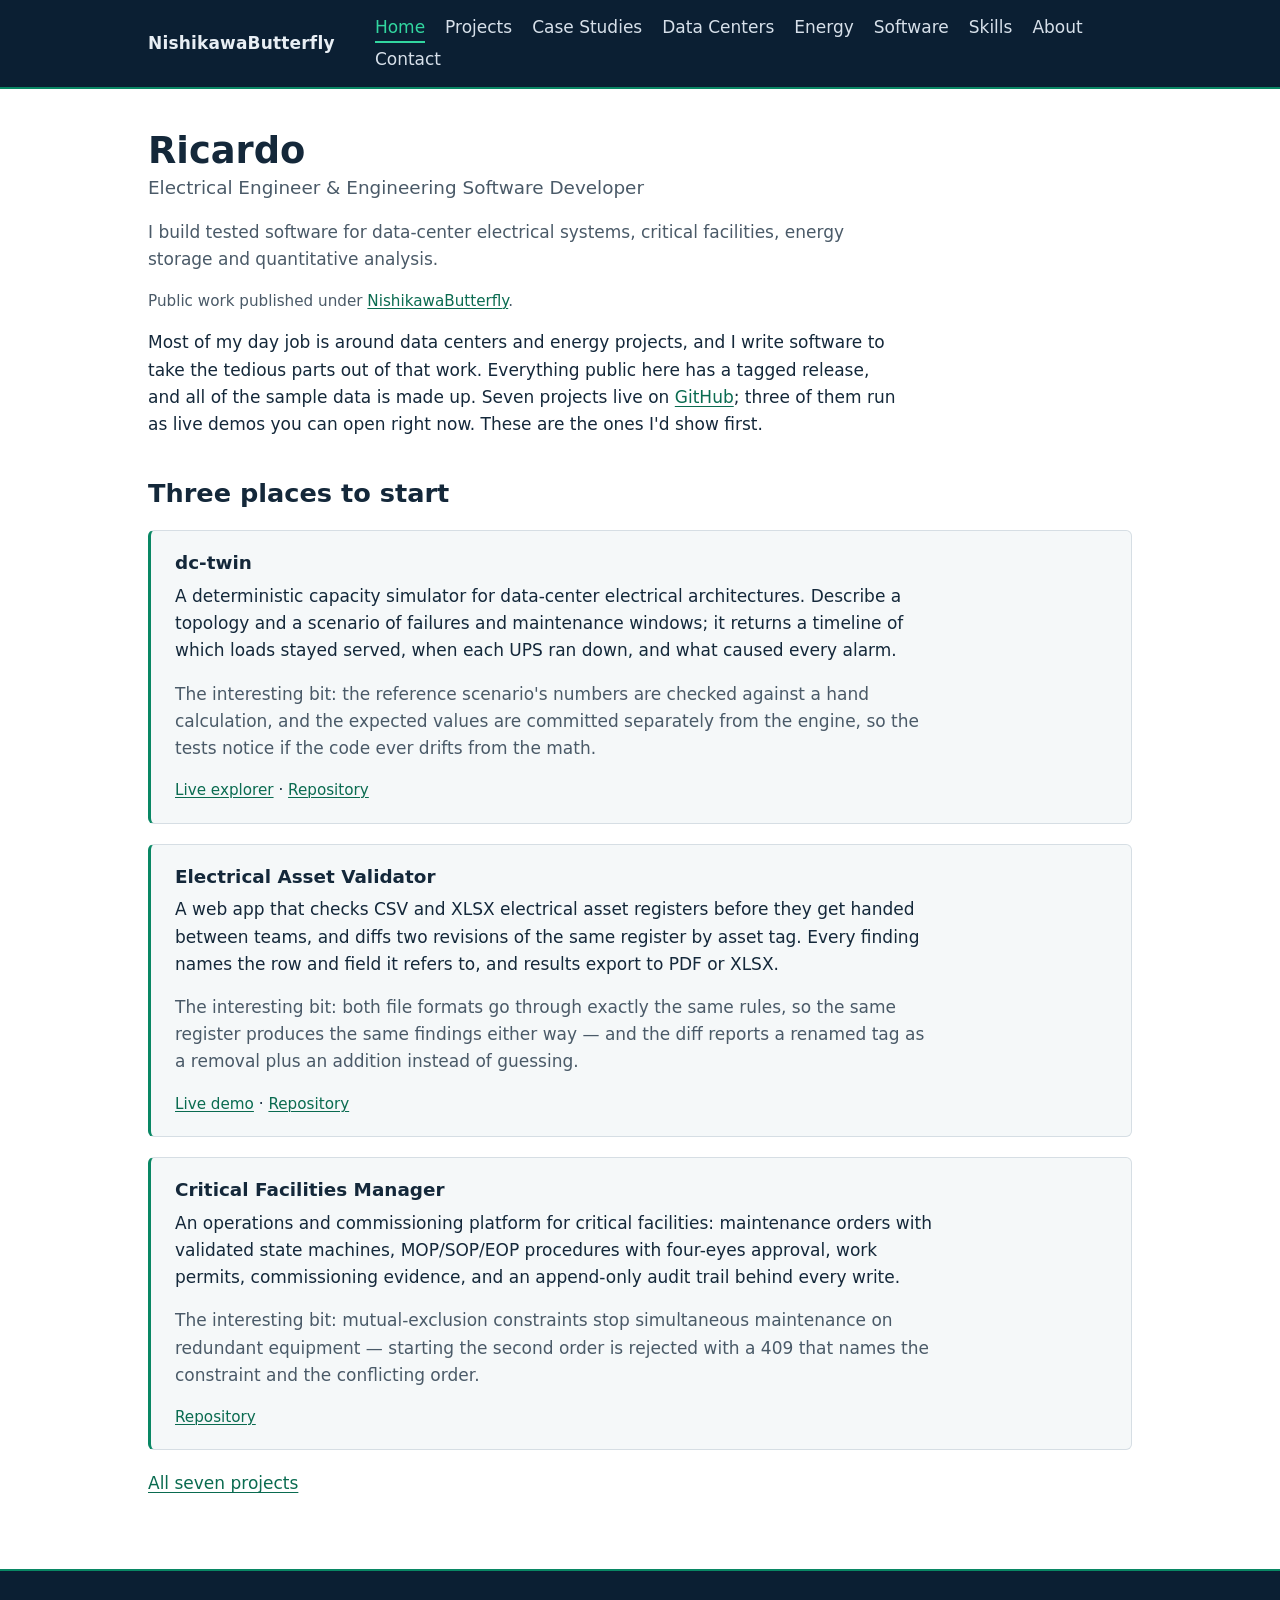
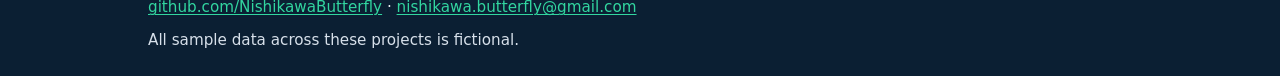
==== index.html @ 6ad96419 "Reorder the projects and refresh the home highlights Projects now run dc-twin, Electrical Asset Vali" ====
<!doctype html>
<html lang="en">
  <head>
    <meta charset="utf-8">
    <meta name="viewport" content="width=device-width, initial-scale=1">
    <title>Ricardo — Electrical Engineer &amp; Engineering Software Developer</title>
    <meta name="description" content="Ricardo, electrical engineer. Tested software for data-center electrical systems, critical facilities, energy storage and quantitative analysis, published under NishikawaButterfly.">
    <link rel="icon" href="/assets/favicon.svg" type="image/svg+xml">
    <link rel="stylesheet" href="/styles.css">
    <script src="/main.js" defer></script>
  </head>
  <body>
    <!-- shell:header -->
    <a class="skip-link" href="#main">Skip to main content</a>
    <header class="site-header">
      <div class="wrap bar">
        <a class="site-name" href="/">NishikawaButterfly</a>
        <button class="nav-toggle" type="button" aria-expanded="false" aria-controls="site-nav" hidden>Menu</button>
        <nav id="site-nav" class="site-nav" aria-label="Site">
          <ul>
            <li><a href="/">Home</a></li>
            <li><a href="/projects.html">Projects</a></li>
            <li><a href="/case-studies.html">Case Studies</a></li>
            <li><a href="/data-centres.html">Data Centers</a></li>
            <li><a href="/energy-systems.html">Energy</a></li>
            <li><a href="/software.html">Software</a></li>
            <li><a href="/skills.html">Skills</a></li>
            <li><a href="/about.html">About</a></li>
            <li><a href="/contact.html">Contact</a></li>
          </ul>
        </nav>
      </div>
    </header>
    <!-- /shell:header -->

    <main id="main" class="wrap">
      <h1>Ricardo</h1>
      <p class="role">Electrical Engineer &amp; Engineering Software Developer</p>
      <p class="lede">I build tested software for data-center electrical systems, critical facilities, energy storage and quantitative analysis.</p>
      <p class="identity">Public work published under <a href="https://github.com/NishikawaButterfly">NishikawaButterfly</a>.</p>
      <p>Most of my day job is around data centers and energy projects, and I write software to take the tedious parts out of that work. Everything public here has a tagged release, and all of the sample data is made up. Seven projects live on <a href="https://github.com/NishikawaButterfly">GitHub</a>; three of them run as live demos you can open right now. These are the ones I'd show first.</p>

      <section aria-labelledby="highlights">
        <h2 id="highlights">Three places to start</h2>

        <article class="card">
          <h3>dc-twin</h3>
          <p>A deterministic capacity simulator for data-center electrical architectures. Describe a topology and a scenario of failures and maintenance windows; it returns a timeline of which loads stayed served, when each UPS ran down, and what caused every alarm.</p>
          <p class="hook">The interesting bit: the reference scenario's numbers are checked against a hand calculation, and the expected values are committed separately from the engine, so the tests notice if the code ever drifts from the math.</p>
          <p class="links"><a href="https://dc-twin.fly.dev/">Live explorer</a> · <a href="https://github.com/NishikawaButterfly/dc-twin">Repository</a></p>
        </article>

        <article class="card">
          <h3>Electrical Asset Validator</h3>
          <p>A web app that checks CSV and XLSX electrical asset registers before they get handed between teams, and diffs two revisions of the same register by asset tag. Every finding names the row and field it refers to, and results export to PDF or XLSX.</p>
          <p class="hook">The interesting bit: both file formats go through exactly the same rules, so the same register produces the same findings either way — and the diff reports a renamed tag as a removal plus an addition instead of guessing.</p>
          <p class="links"><a href="https://electrical-asset-validator.fly.dev/">Live demo</a> · <a href="https://github.com/NishikawaButterfly/electrical-asset-validator">Repository</a></p>
        </article>

        <article class="card">
          <h3>Critical Facilities Manager</h3>
          <p>An operations and commissioning platform for critical facilities: maintenance orders with validated state machines, MOP/SOP/EOP procedures with four-eyes approval, work permits, commissioning evidence, and an append-only audit trail behind every write.</p>
          <p class="hook">The interesting bit: mutual-exclusion constraints stop simultaneous maintenance on redundant equipment — starting the second order is rejected with a 409 that names the constraint and the conflicting order.</p>
          <p class="links"><a href="https://github.com/NishikawaButterfly/critical-facilities-manager">Repository</a></p>
        </article>
      </section>

      <p><a href="/projects.html">All seven projects</a></p>
    </main>

    <!-- shell:footer -->
    <footer class="site-footer">
      <div class="wrap">
        <p><a href="https://github.com/NishikawaButterfly">github.com/NishikawaButterfly</a> · <a href="mailto:nishikawa.butterfly@gmail.com">nishikawa.butterfly@gmail.com</a></p>
        <p>All sample data across these projects is fictional.</p>
      </div>
    </footer>
    <!-- /shell:footer -->
  </body>
</html>
---- styles.css ----
/* NishikawaButterfly — hand-written styles, no build step.
   Palette shared with the project UIs: deep navy #0b1f33, greens #098764 / #32d6a0. */

:root {
  color-scheme: light dark;

  --bg: #ffffff;
  --bg-card: #f5f8f9;
  --text: #14283a;
  --muted: #4a5a68;
  --link: #0a6b50;
  --link-hover: #098764;
  --border: #d6dee4;

  --header-bg: #0b1f33;
  --header-text: #e8eef4;
  --header-link: #d7e0ea;
  --header-accent: #32d6a0;
}

@media (prefers-color-scheme: dark) {
  :root {
    --bg: #081625;
    --bg-card: #0e2337;
    --text: #d9e2ea;
    --muted: #9fb2c2;
    --link: #32d6a0;
    --link-hover: #5ee3b7;
    --border: #21405c;
  }
}

* {
  box-sizing: border-box;
}

html {
  height: 100%;
}

body {
  margin: 0;
  min-height: 100%;
  display: flex;
  flex-direction: column;
  background: var(--bg);
  color: var(--text);
  font-family: system-ui, -apple-system, "Segoe UI", Roboto, "Helvetica Neue",
    Arial, sans-serif;
  font-size: 1.0625rem;
  line-height: 1.6;
  overflow-wrap: break-word;
  -webkit-text-size-adjust: 100%;
}

.wrap {
  max-width: 64rem;
  margin-inline: auto;
  padding-inline: 1.25rem;
  width: 100%;
}

/* Type scale */

h1 {
  font-size: clamp(1.65rem, 1.2rem + 2vw, 2.3rem);
  line-height: 1.2;
  margin: 0 0 0.75rem;
}

h2 {
  font-size: clamp(1.3rem, 1.1rem + 0.8vw, 1.6rem);
  line-height: 1.25;
  margin: 2.5rem 0 0.5rem;
}

h3 {
  font-size: 1.15rem;
  line-height: 1.3;
  margin: 0 0 0.5rem;
}

p,
ul,
ol {
  max-width: 70ch;
  margin: 0 0 1rem;
}

a {
  color: var(--link);
  text-decoration: underline;
  text-decoration-thickness: 1px;
  text-underline-offset: 0.15em;
}

a:hover {
  color: var(--link-hover);
  text-decoration-thickness: 2px;
}

:focus-visible {
  outline: 2px solid currentColor;
  outline-offset: 3px;
  border-radius: 2px;
}

/* Skip link */

.skip-link {
  position: absolute;
  left: -999px;
  top: 0;
  z-index: 10;
  background: var(--header-bg);
  color: var(--header-accent);
  padding: 0.5rem 1rem;
}

.skip-link:focus {
  left: 0;
}

/* Header */

.site-header {
  background: var(--header-bg);
  color: var(--header-text);
  border-bottom: 2px solid #098764;
}

.bar {
  display: flex;
  align-items: center;
  justify-content: space-between;
  gap: 1rem;
  flex-wrap: wrap;
  padding-block: 0.85rem;
}

.site-name {
  color: var(--header-text);
  font-weight: 600;
  letter-spacing: 0.01em;
  text-decoration: none;
}

.site-name:hover {
  color: var(--header-accent);
}

.site-nav ul {
  list-style: none;
  display: flex;
  flex-wrap: wrap;
  gap: 0.35rem 1.25rem;
  margin: 0;
  padding: 0;
}

.site-nav a {
  color: var(--header-link);
  text-decoration: none;
  padding-block: 0.25rem;
}

.site-nav a:hover {
  color: var(--header-accent);
  text-decoration: underline;
  text-decoration-thickness: 2px;
  text-underline-offset: 0.25em;
}

.site-nav a[aria-current="page"] {
  color: var(--header-accent);
  border-bottom: 2px solid var(--header-accent);
}

.nav-toggle {
  display: none;
  background: none;
  border: 1px solid var(--header-link);
  border-radius: 4px;
  color: var(--header-text);
  font: inherit;
  padding: 0.3rem 0.8rem;
  cursor: pointer;
}

.nav-toggle:hover {
  border-color: var(--header-accent);
  color: var(--header-accent);
}

/* Collapsed nav only applies when JS is running (html.js) on narrow screens. */
@media (max-width: 38em) {
  html.js .nav-toggle {
    display: inline-block;
  }

  html.js .site-nav {
    display: none;
    flex-basis: 100%;
  }

  html.js .site-nav.open {
    display: block;
  }

  html.js .site-nav ul {
    flex-direction: column;
    gap: 0.25rem;
    padding-block: 0.5rem;
  }

  html.js .site-nav a {
    display: block;
    padding-block: 0.5rem;
  }
}

/* Main */

main {
  flex: 1;
  padding-block: 2.5rem 3.5rem;
}

.lede {
  color: var(--muted);
}

.role {
  color: var(--muted);
  font-size: 1.15rem;
  margin-top: -0.75rem;
}

.identity {
  color: var(--muted);
  font-size: 0.95rem;
}

/* Cards */

.card {
  background: var(--bg-card);
  border: 1px solid var(--border);
  border-left: 3px solid #098764;
  border-radius: 6px;
  padding: 1.25rem 1.5rem;
  margin-block: 1.25rem;
}

.card :last-child {
  margin-bottom: 0;
}

.hook {
  color: var(--muted);
}

/* Project entries */

.project {
  border-top: 1px solid var(--border);
  padding-top: 1.5rem;
  margin-top: 2rem;
}

.project h2 {
  margin-top: 0;
}

.tech {
  color: var(--muted);
  font-size: 0.95rem;
}

.links {
  font-size: 0.95rem;
}

/* Footer */

.site-footer {
  background: var(--header-bg);
  color: var(--header-text);
  border-top: 2px solid #098764;
  padding-block: 1.5rem;
  font-size: 0.95rem;
}

.site-footer p {
  margin: 0 0 0.5rem;
}

.site-footer p:last-child {
  margin-bottom: 0;
  color: var(--header-link);
}

.site-footer a {
  color: var(--header-accent);
}

.site-footer a:hover {
  color: #5ee3b7;
}
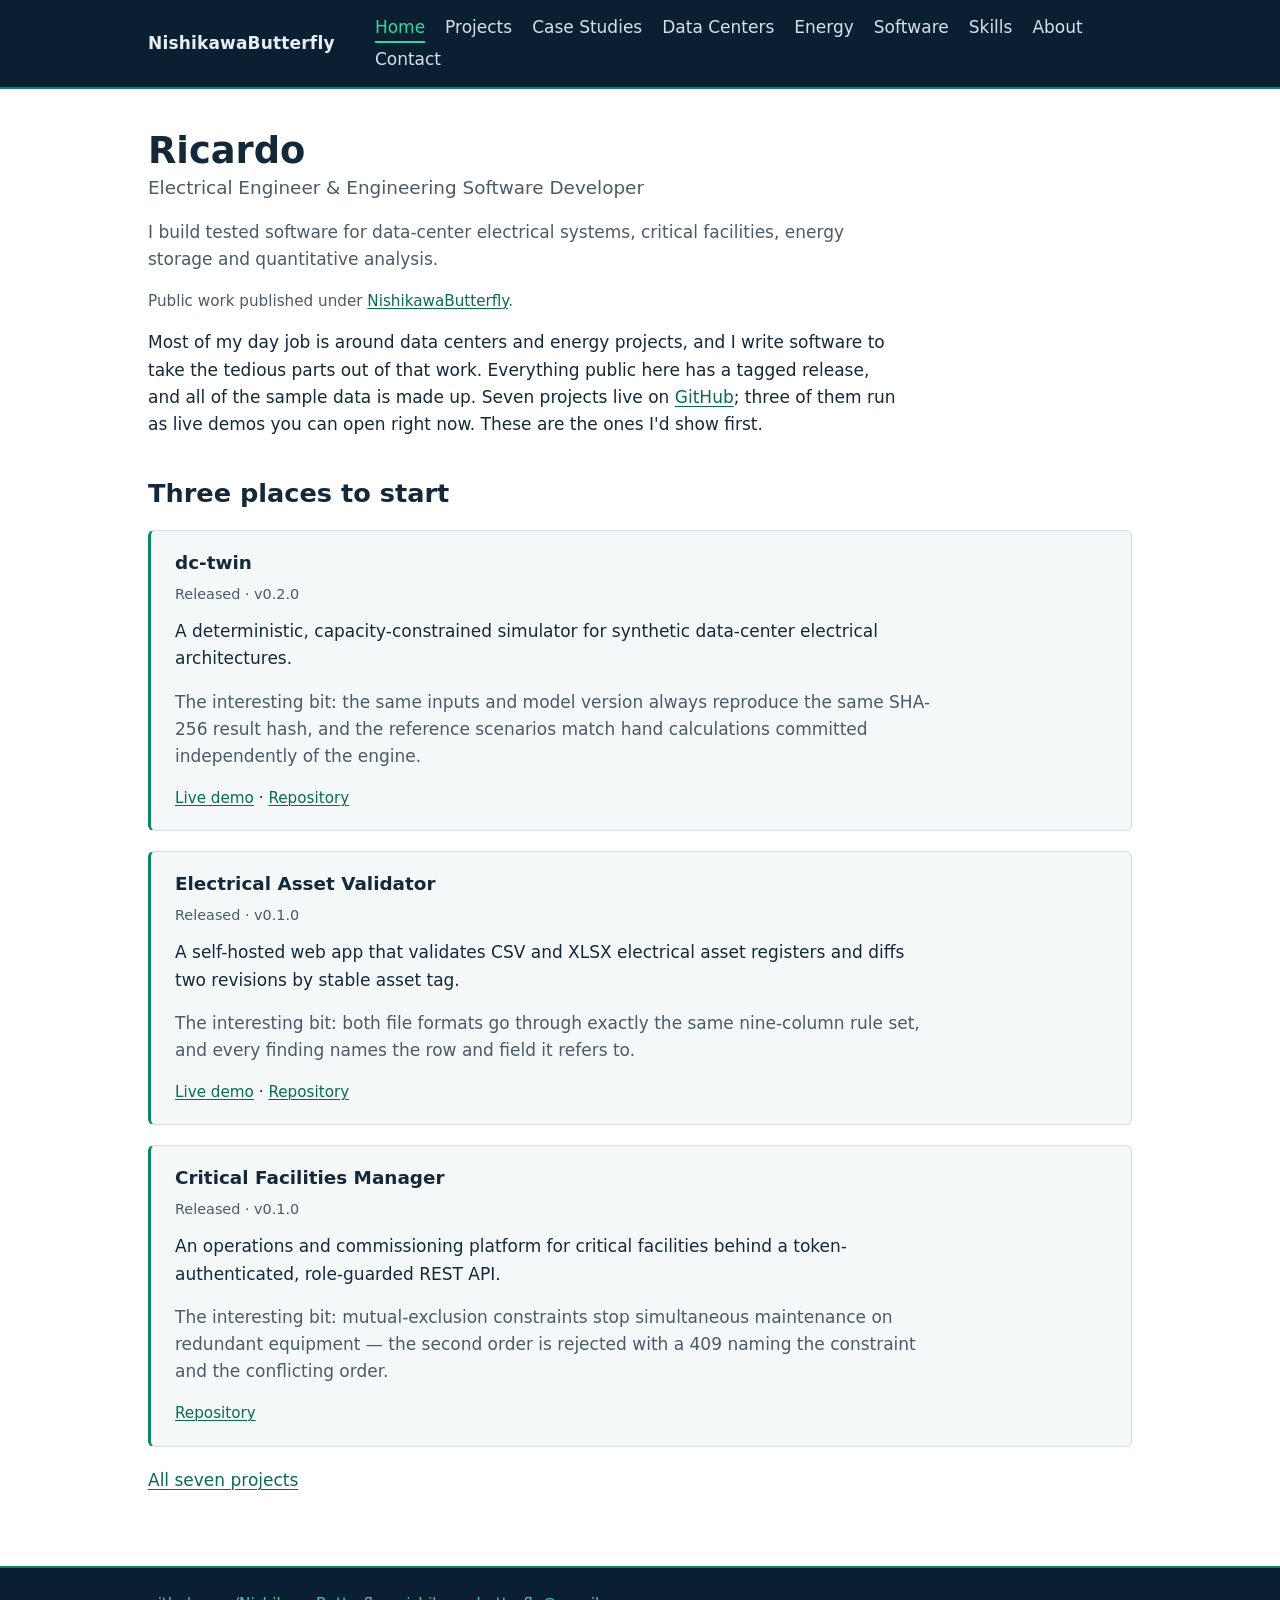
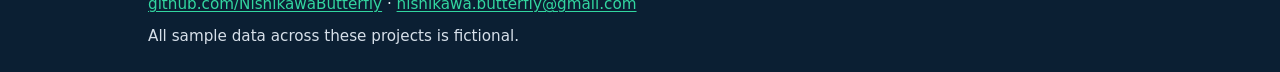
==== commit 1b9ee571: "Pull the home highlights from the same project index The three cards on the home page now regenerate" ====
--- a/index.html
+++ b/index.html
@@ -5,9 +5,34 @@
     <meta name="viewport" content="width=device-width, initial-scale=1">
     <title>Ricardo — Electrical Engineer &amp; Engineering Software Developer</title>
     <meta name="description" content="Ricardo, electrical engineer. Tested software for data-center electrical systems, critical facilities, energy storage and quantitative analysis, published under NishikawaButterfly.">
+    <link rel="canonical" href="https://nishikawabutterfly.github.io/">
+    <meta property="og:title" content="Ricardo — Electrical Engineer &amp; Engineering Software Developer">
+    <meta property="og:description" content="Ricardo, electrical engineer. Tested software for data-center electrical systems, critical facilities, energy storage and quantitative analysis, published under NishikawaButterfly.">
+    <meta property="og:type" content="website">
+    <meta property="og:url" content="https://nishikawabutterfly.github.io/">
+    <meta property="og:image" content="https://nishikawabutterfly.github.io/assets/social-card.png">
     <link rel="icon" href="/assets/favicon.svg" type="image/svg+xml">
     <link rel="stylesheet" href="/styles.css">
     <script src="/main.js" defer></script>
+    <script type="application/ld+json">
+    {
+      "@context": "https://schema.org",
+      "@graph": [
+        {
+          "@type": "Person",
+          "name": "Ricardo",
+          "alternateName": "NishikawaButterfly",
+          "url": "https://nishikawabutterfly.github.io/",
+          "jobTitle": "Electrical Engineer"
+        },
+        {
+          "@type": "WebSite",
+          "name": "Ricardo — Electrical Engineer & Engineering Software Developer",
+          "url": "https://nishikawabutterfly.github.io/"
+        }
+      ]
+    }
+    </script>
   </head>
   <body>
     <!-- shell:header -->
@@ -43,26 +68,29 @@
       <section aria-labelledby="highlights">
         <h2 id="highlights">Three places to start</h2>
 
+        <!-- highlights:start -->
         <article class="card">
           <h3>dc-twin</h3>
-          <p>A deterministic capacity simulator for data-center electrical architectures. Describe a topology and a scenario of failures and maintenance windows; it returns a timeline of which loads stayed served, when each UPS ran down, and what caused every alarm.</p>
-          <p class="hook">The interesting bit: the reference scenario's numbers are checked against a hand calculation, and the expected values are committed separately from the engine, so the tests notice if the code ever drifts from the math.</p>
-          <p class="links"><a href="https://dc-twin.fly.dev/">Live explorer</a> · <a href="https://github.com/NishikawaButterfly/dc-twin">Repository</a></p>
+          <p class="card-meta">Released · v0.2.0</p>
+          <p>A deterministic, capacity-constrained simulator for synthetic data-center electrical architectures.</p>
+          <p class="hook">The interesting bit: the same inputs and model version always reproduce the same SHA-256 result hash, and the reference scenarios match hand calculations committed independently of the engine.</p>
+          <p class="links"><a href="https://dc-twin.fly.dev/">Live demo</a> · <a href="https://github.com/NishikawaButterfly/dc-twin">Repository</a></p>
         </article>
-
         <article class="card">
           <h3>Electrical Asset Validator</h3>
-          <p>A web app that checks CSV and XLSX electrical asset registers before they get handed between teams, and diffs two revisions of the same register by asset tag. Every finding names the row and field it refers to, and results export to PDF or XLSX.</p>
-          <p class="hook">The interesting bit: both file formats go through exactly the same rules, so the same register produces the same findings either way — and the diff reports a renamed tag as a removal plus an addition instead of guessing.</p>
+          <p class="card-meta">Released · v0.1.0</p>
+          <p>A self-hosted web app that validates CSV and XLSX electrical asset registers and diffs two revisions by stable asset tag.</p>
+          <p class="hook">The interesting bit: both file formats go through exactly the same nine-column rule set, and every finding names the row and field it refers to.</p>
           <p class="links"><a href="https://electrical-asset-validator.fly.dev/">Live demo</a> · <a href="https://github.com/NishikawaButterfly/electrical-asset-validator">Repository</a></p>
         </article>
-
         <article class="card">
           <h3>Critical Facilities Manager</h3>
-          <p>An operations and commissioning platform for critical facilities: maintenance orders with validated state machines, MOP/SOP/EOP procedures with four-eyes approval, work permits, commissioning evidence, and an append-only audit trail behind every write.</p>
-          <p class="hook">The interesting bit: mutual-exclusion constraints stop simultaneous maintenance on redundant equipment — starting the second order is rejected with a 409 that names the constraint and the conflicting order.</p>
+          <p class="card-meta">Released · v0.1.0</p>
+          <p>An operations and commissioning platform for critical facilities behind a token-authenticated, role-guarded REST API.</p>
+          <p class="hook">The interesting bit: mutual-exclusion constraints stop simultaneous maintenance on redundant equipment — the second order is rejected with a 409 naming the constraint and the conflicting order.</p>
           <p class="links"><a href="https://github.com/NishikawaButterfly/critical-facilities-manager">Repository</a></p>
         </article>
+        <!-- highlights:end -->
       </section>
 
       <p><a href="/projects.html">All seven projects</a></p>
--- a/styles.css
+++ b/styles.css
@@ -272,6 +272,93 @@
   margin-top: 0;
 }
 
+/* Project cards (generated by tools/build_projects.js) */
+
+.project-grid {
+  display: grid;
+  grid-template-columns: repeat(auto-fit, minmax(min(24rem, 100%), 1fr));
+  gap: 1.25rem;
+  margin-block: 1.5rem;
+}
+
+.project-card {
+  display: flex;
+  flex-direction: column;
+  background: var(--bg-card);
+  border: 1px solid var(--border);
+  border-radius: 6px;
+  overflow: hidden;
+}
+
+.card-media {
+  position: relative;
+  aspect-ratio: 16 / 10;
+  background: var(--header-bg);
+  border-bottom: 2px solid #098764;
+}
+
+.card-media img {
+  position: absolute;
+  inset: 0;
+  width: 100%;
+  height: 100%;
+  object-fit: cover;
+  object-position: top;
+}
+
+.card-media.contain img {
+  object-fit: contain;
+}
+
+.card-media-text {
+  display: flex;
+  align-items: center;
+  justify-content: center;
+}
+
+.card-slug {
+  font-family: ui-monospace, SFMono-Regular, Menlo, Consolas, monospace;
+  font-size: 1.05rem;
+  color: var(--header-accent);
+  text-align: center;
+  padding-inline: 1rem;
+  overflow-wrap: anywhere;
+}
+
+.card-slug::before {
+  content: "> ";
+  color: var(--header-link);
+}
+
+.card-body {
+  display: flex;
+  flex-direction: column;
+  flex: 1;
+  padding: 1.1rem 1.25rem;
+}
+
+.card-body h2 {
+  margin: 0 0 0.25rem;
+  font-size: 1.25rem;
+}
+
+.card-meta {
+  color: var(--muted);
+  font-size: 0.9rem;
+  margin-bottom: 0.75rem;
+}
+
+.card-limit {
+  color: var(--muted);
+  font-size: 0.95rem;
+}
+
+.card-body .links {
+  margin-top: auto;
+  padding-top: 0.5rem;
+  margin-bottom: 0;
+}
+
 .tech {
   color: var(--muted);
   font-size: 0.95rem;
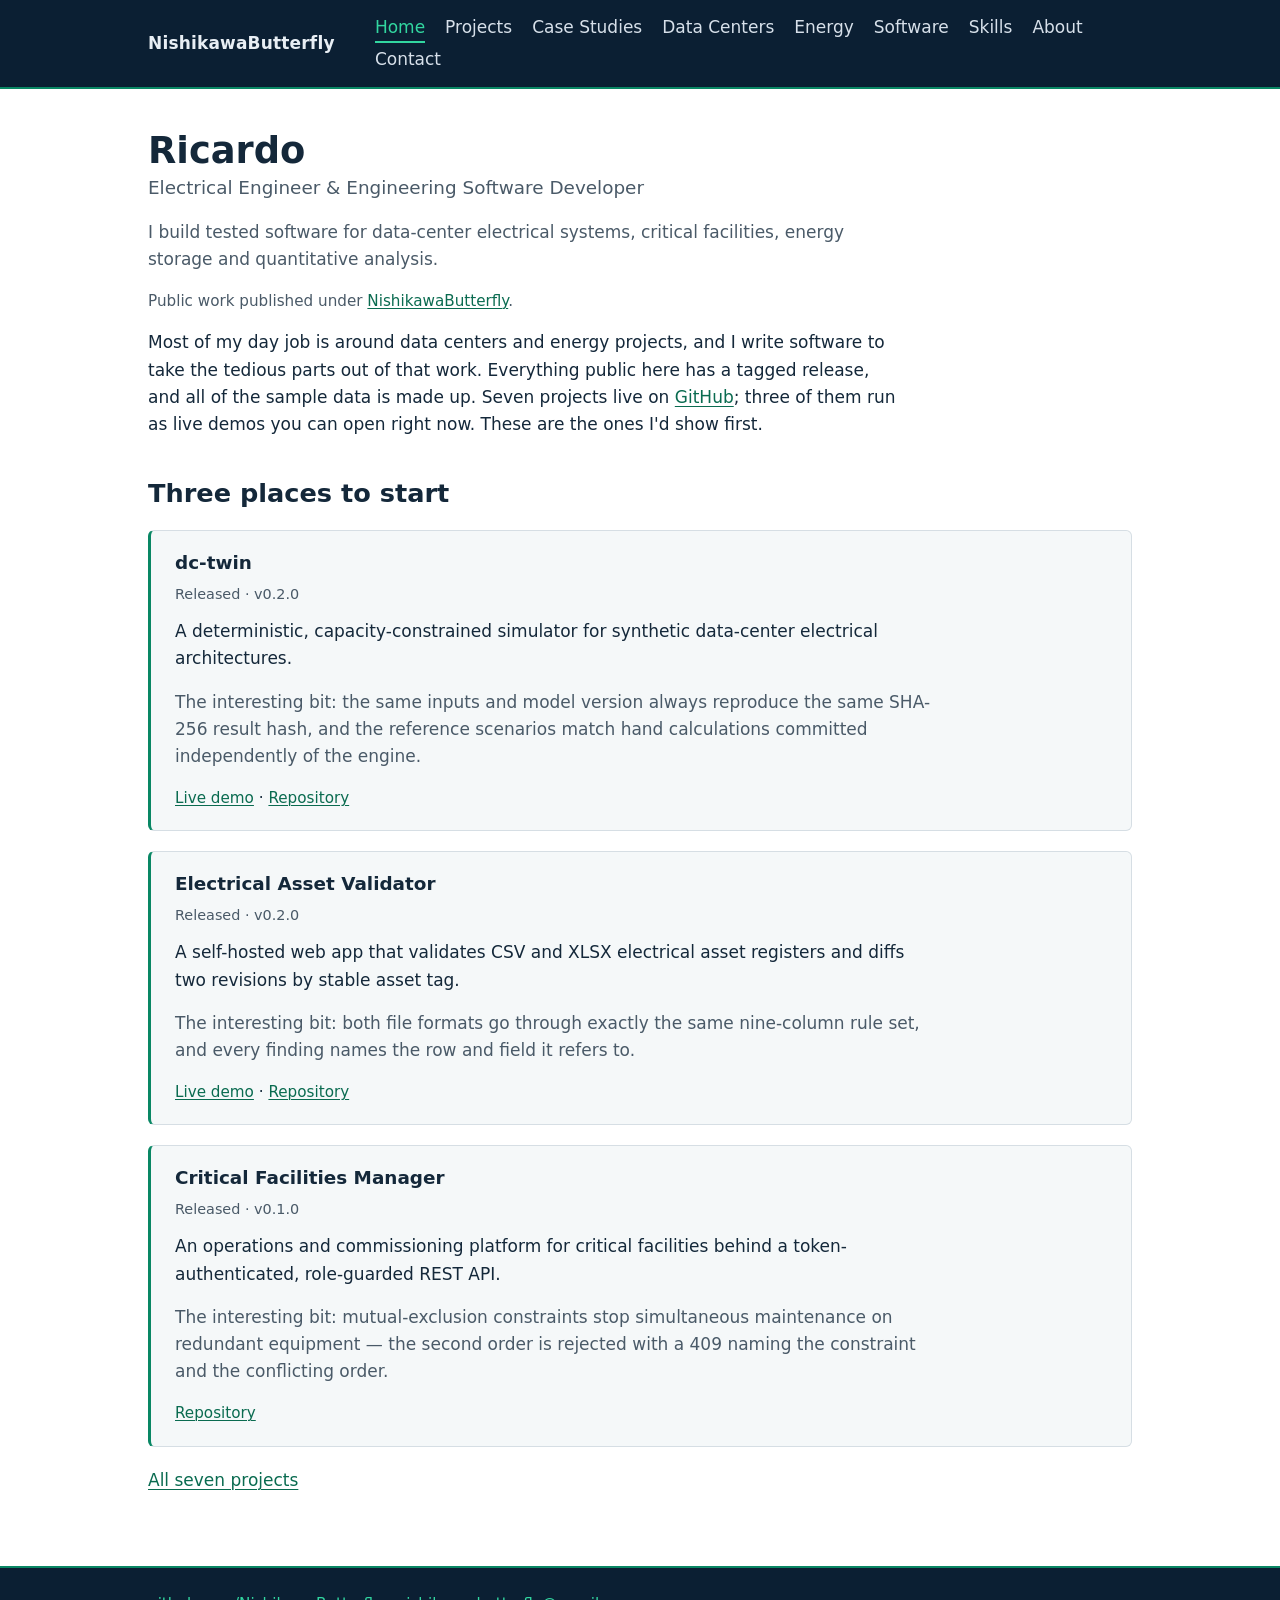
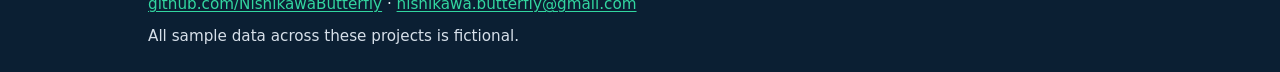
==== commit b27ad8a4: "Record the validator's 0.2.0 release" ====
--- a/index.html
+++ b/index.html
@@ -78,7 +78,7 @@
         </article>
         <article class="card">
           <h3>Electrical Asset Validator</h3>
-          <p class="card-meta">Released · v0.1.0</p>
+          <p class="card-meta">Released · v0.2.0</p>
           <p>A self-hosted web app that validates CSV and XLSX electrical asset registers and diffs two revisions by stable asset tag.</p>
           <p class="hook">The interesting bit: both file formats go through exactly the same nine-column rule set, and every finding names the row and field it refers to.</p>
           <p class="links"><a href="https://electrical-asset-validator.fly.dev/">Live demo</a> · <a href="https://github.com/NishikawaButterfly/electrical-asset-validator">Repository</a></p>
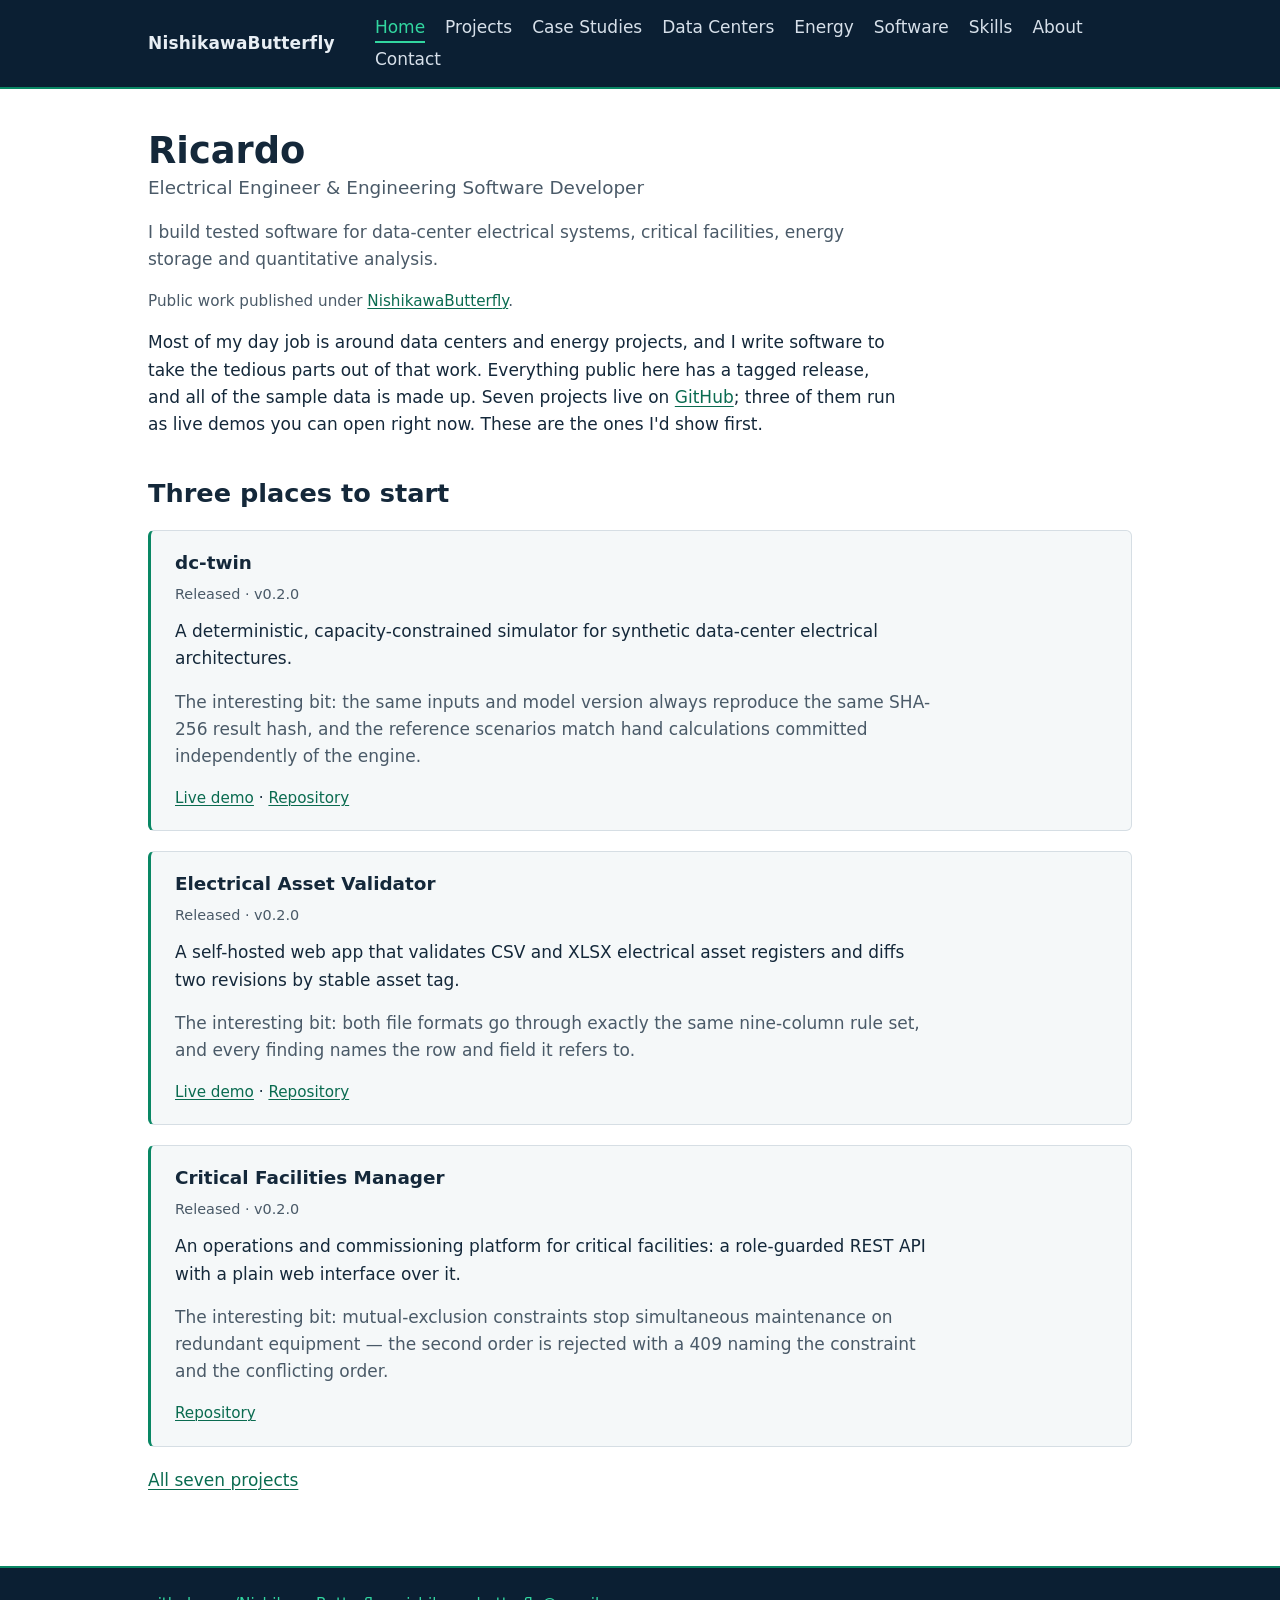
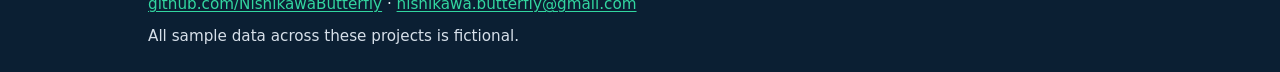
==== commit 03ce37b9: "Record the facilities platform's 0.2.0 release" ====
--- a/index.html
+++ b/index.html
@@ -85,8 +85,8 @@
         </article>
         <article class="card">
           <h3>Critical Facilities Manager</h3>
-          <p class="card-meta">Released · v0.1.0</p>
-          <p>An operations and commissioning platform for critical facilities behind a token-authenticated, role-guarded REST API.</p>
+          <p class="card-meta">Released · v0.2.0</p>
+          <p>An operations and commissioning platform for critical facilities: a role-guarded REST API with a plain web interface over it.</p>
           <p class="hook">The interesting bit: mutual-exclusion constraints stop simultaneous maintenance on redundant equipment — the second order is rejected with a 409 naming the constraint and the conflicting order.</p>
           <p class="links"><a href="https://github.com/NishikawaButterfly/critical-facilities-manager">Repository</a></p>
         </article>
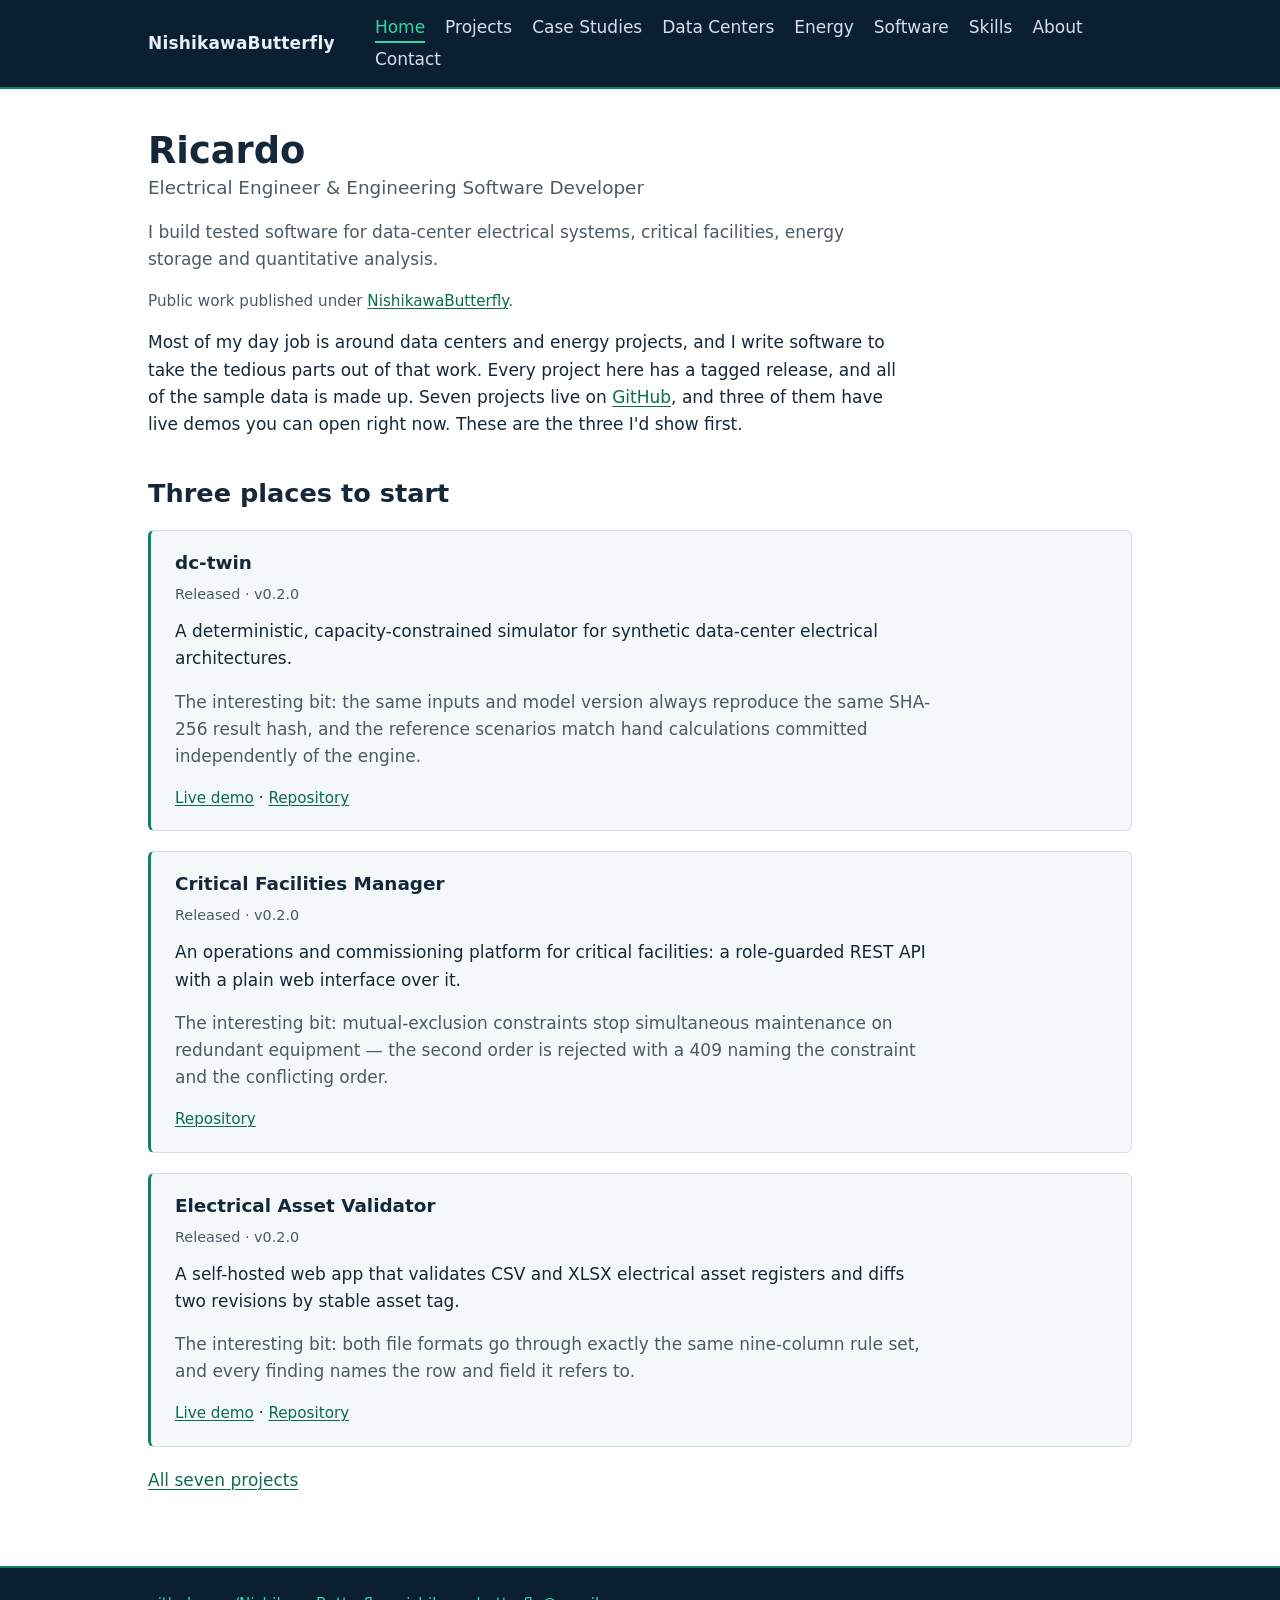
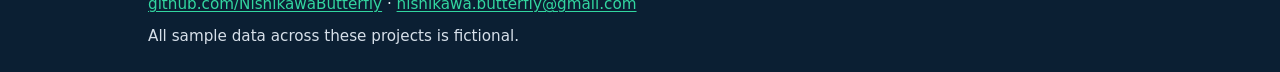
==== commit ccc5dc35: "Show the facilities platform second and stop implying it has a demo" ====
--- a/index.html
+++ b/index.html
@@ -63,7 +63,7 @@
       <p class="role">Electrical Engineer &amp; Engineering Software Developer</p>
       <p class="lede">I build tested software for data-center electrical systems, critical facilities, energy storage and quantitative analysis.</p>
       <p class="identity">Public work published under <a href="https://github.com/NishikawaButterfly">NishikawaButterfly</a>.</p>
-      <p>Most of my day job is around data centers and energy projects, and I write software to take the tedious parts out of that work. Everything public here has a tagged release, and all of the sample data is made up. Seven projects live on <a href="https://github.com/NishikawaButterfly">GitHub</a>; three of them run as live demos you can open right now. These are the ones I'd show first.</p>
+      <p>Most of my day job is around data centers and energy projects, and I write software to take the tedious parts out of that work. Every project here has a tagged release, and all of the sample data is made up. Seven projects live on <a href="https://github.com/NishikawaButterfly">GitHub</a>, and three of them have live demos you can open right now. These are the three I'd show first.</p>
 
       <section aria-labelledby="highlights">
         <h2 id="highlights">Three places to start</h2>
@@ -77,18 +77,18 @@
           <p class="links"><a href="https://dc-twin.fly.dev/">Live demo</a> · <a href="https://github.com/NishikawaButterfly/dc-twin">Repository</a></p>
         </article>
         <article class="card">
+          <h3>Critical Facilities Manager</h3>
+          <p class="card-meta">Released · v0.2.0</p>
+          <p>An operations and commissioning platform for critical facilities: a role-guarded REST API with a plain web interface over it.</p>
+          <p class="hook">The interesting bit: mutual-exclusion constraints stop simultaneous maintenance on redundant equipment — the second order is rejected with a 409 naming the constraint and the conflicting order.</p>
+          <p class="links"><a href="https://github.com/NishikawaButterfly/critical-facilities-manager">Repository</a></p>
+        </article>
+        <article class="card">
           <h3>Electrical Asset Validator</h3>
           <p class="card-meta">Released · v0.2.0</p>
           <p>A self-hosted web app that validates CSV and XLSX electrical asset registers and diffs two revisions by stable asset tag.</p>
           <p class="hook">The interesting bit: both file formats go through exactly the same nine-column rule set, and every finding names the row and field it refers to.</p>
           <p class="links"><a href="https://electrical-asset-validator.fly.dev/">Live demo</a> · <a href="https://github.com/NishikawaButterfly/electrical-asset-validator">Repository</a></p>
-        </article>
-        <article class="card">
-          <h3>Critical Facilities Manager</h3>
-          <p class="card-meta">Released · v0.2.0</p>
-          <p>An operations and commissioning platform for critical facilities: a role-guarded REST API with a plain web interface over it.</p>
-          <p class="hook">The interesting bit: mutual-exclusion constraints stop simultaneous maintenance on redundant equipment — the second order is rejected with a 409 naming the constraint and the conflicting order.</p>
-          <p class="links"><a href="https://github.com/NishikawaButterfly/critical-facilities-manager">Repository</a></p>
         </article>
         <!-- highlights:end -->
       </section>
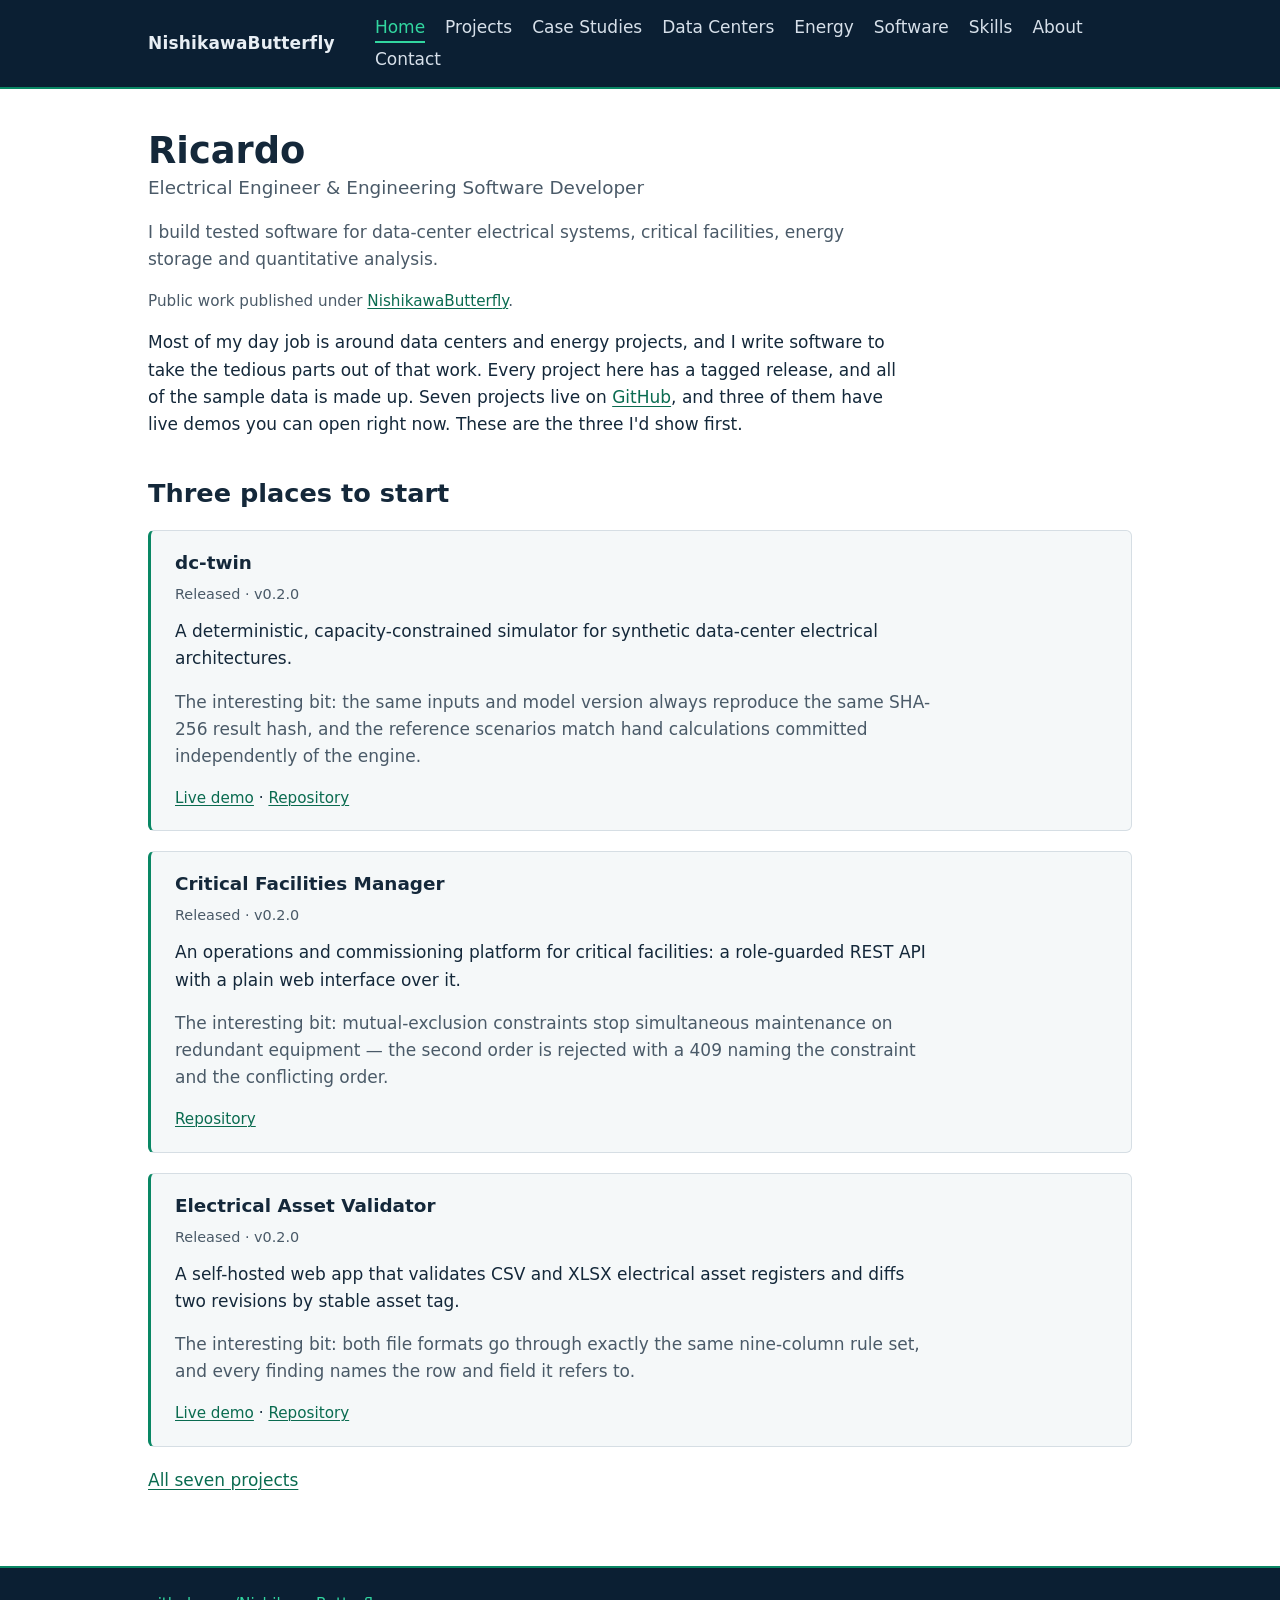
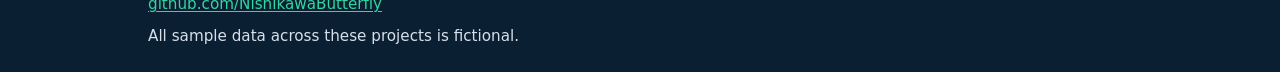
==== commit 63d5f16e: "Remove the email address from the footer and contact page Contact is now through GitHub only.  Co-Au" ====
--- a/index.html
+++ b/index.html
@@ -99,7 +99,7 @@
     <!-- shell:footer -->
     <footer class="site-footer">
       <div class="wrap">
-        <p><a href="https://github.com/NishikawaButterfly">github.com/NishikawaButterfly</a> · <a href="mailto:nishikawa.butterfly@gmail.com">nishikawa.butterfly@gmail.com</a></p>
+        <p><a href="https://github.com/NishikawaButterfly">github.com/NishikawaButterfly</a></p>
         <p>All sample data across these projects is fictional.</p>
       </div>
     </footer>
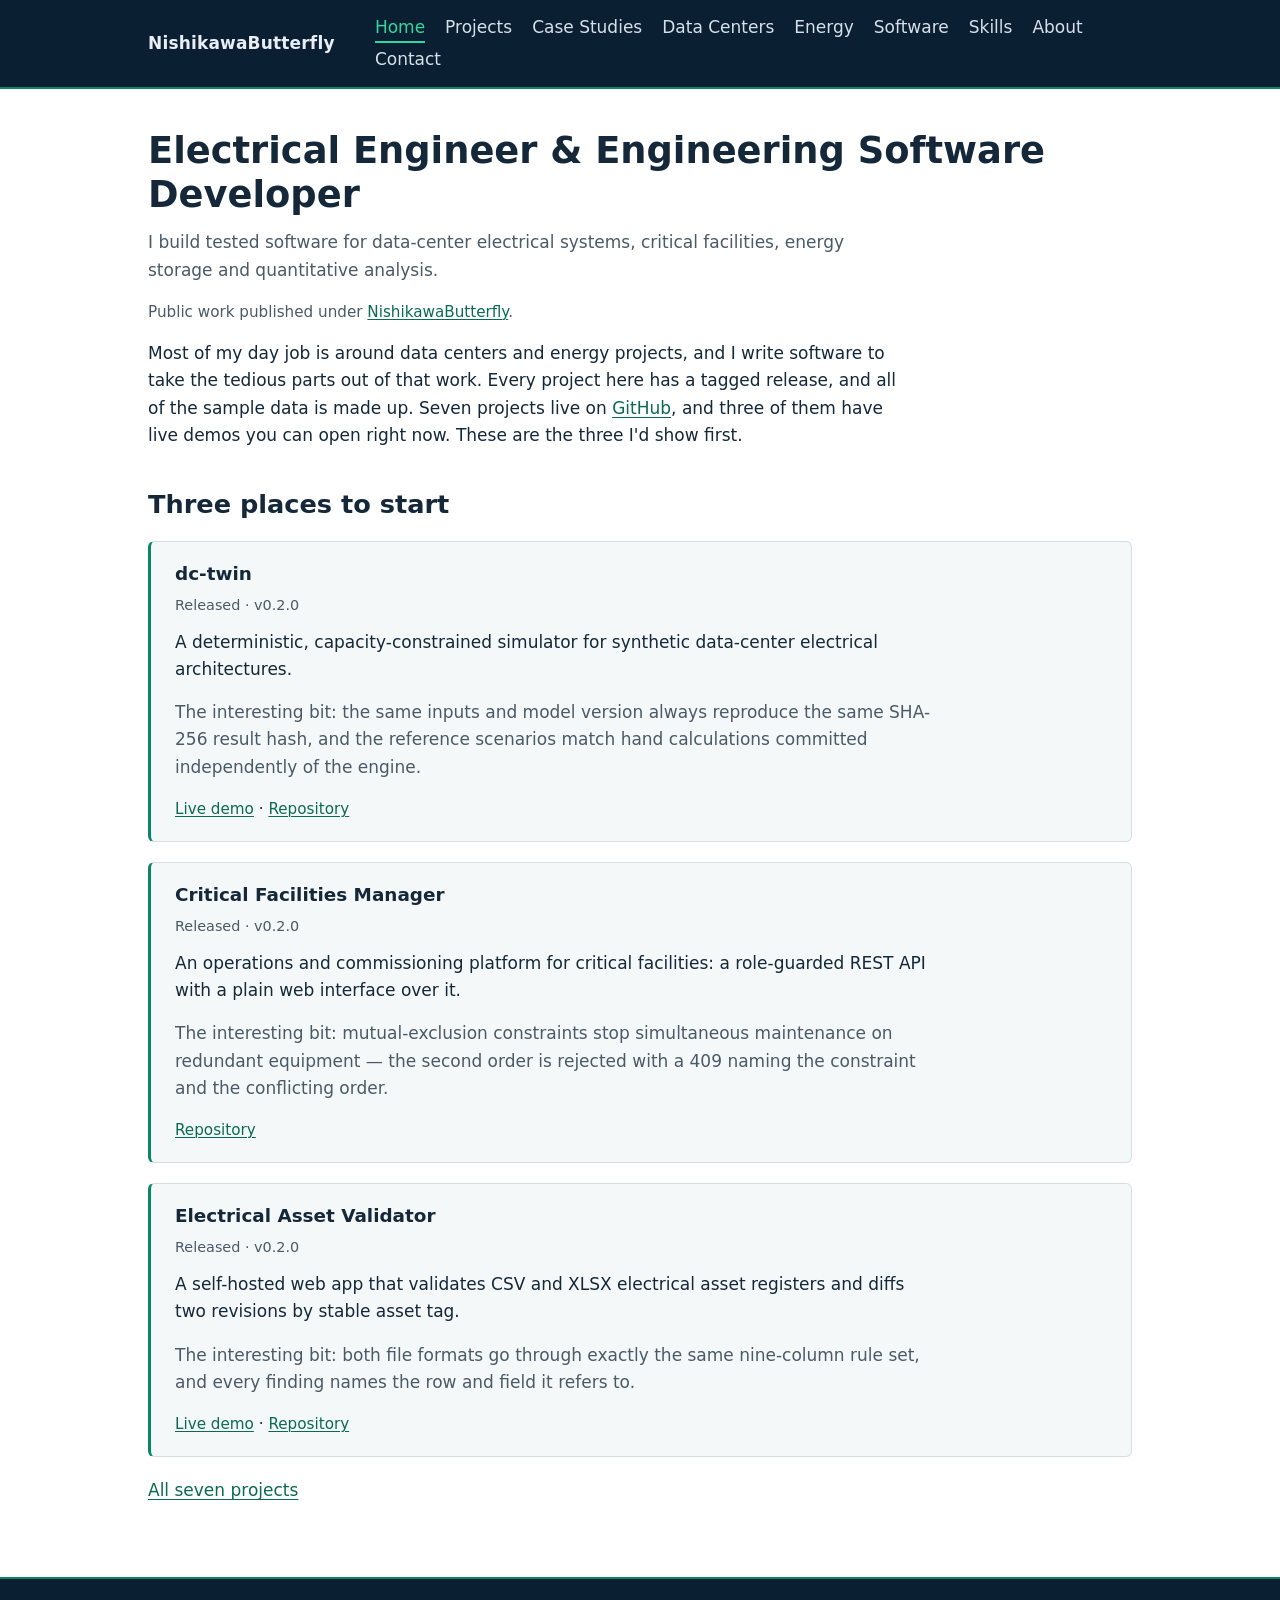
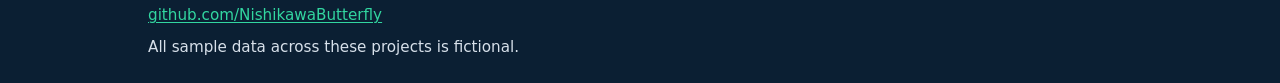
==== commit 37b8352b: "Remove the personal name from the site" ====
--- a/index.html
+++ b/index.html
@@ -3,11 +3,11 @@
   <head>
     <meta charset="utf-8">
     <meta name="viewport" content="width=device-width, initial-scale=1">
-    <title>Ricardo — Electrical Engineer &amp; Engineering Software Developer</title>
-    <meta name="description" content="Ricardo, electrical engineer. Tested software for data-center electrical systems, critical facilities, energy storage and quantitative analysis, published under NishikawaButterfly.">
+    <title>Electrical Engineer &amp; Engineering Software Developer</title>
+    <meta name="description" content="Electrical engineer. Tested software for data-center electrical systems, critical facilities, energy storage and quantitative analysis, published under NishikawaButterfly.">
     <link rel="canonical" href="https://nishikawabutterfly.github.io/">
-    <meta property="og:title" content="Ricardo — Electrical Engineer &amp; Engineering Software Developer">
-    <meta property="og:description" content="Ricardo, electrical engineer. Tested software for data-center electrical systems, critical facilities, energy storage and quantitative analysis, published under NishikawaButterfly.">
+    <meta property="og:title" content="Electrical Engineer &amp; Engineering Software Developer">
+    <meta property="og:description" content="Electrical engineer. Tested software for data-center electrical systems, critical facilities, energy storage and quantitative analysis, published under NishikawaButterfly.">
     <meta property="og:type" content="website">
     <meta property="og:url" content="https://nishikawabutterfly.github.io/">
     <meta property="og:image" content="https://nishikawabutterfly.github.io/assets/social-card.png">
@@ -20,14 +20,13 @@
       "@graph": [
         {
           "@type": "Person",
-          "name": "Ricardo",
-          "alternateName": "NishikawaButterfly",
+          "name": "NishikawaButterfly",
           "url": "https://nishikawabutterfly.github.io/",
           "jobTitle": "Electrical Engineer"
         },
         {
           "@type": "WebSite",
-          "name": "Ricardo — Electrical Engineer & Engineering Software Developer",
+          "name": "Electrical Engineer & Engineering Software Developer",
           "url": "https://nishikawabutterfly.github.io/"
         }
       ]
@@ -59,8 +58,7 @@
     <!-- /shell:header -->
 
     <main id="main" class="wrap">
-      <h1>Ricardo</h1>
-      <p class="role">Electrical Engineer &amp; Engineering Software Developer</p>
+      <h1>Electrical Engineer &amp; Engineering Software Developer</h1>
       <p class="lede">I build tested software for data-center electrical systems, critical facilities, energy storage and quantitative analysis.</p>
       <p class="identity">Public work published under <a href="https://github.com/NishikawaButterfly">NishikawaButterfly</a>.</p>
       <p>Most of my day job is around data centers and energy projects, and I write software to take the tedious parts out of that work. Every project here has a tagged release, and all of the sample data is made up. Seven projects live on <a href="https://github.com/NishikawaButterfly">GitHub</a>, and three of them have live demos you can open right now. These are the three I'd show first.</p>
